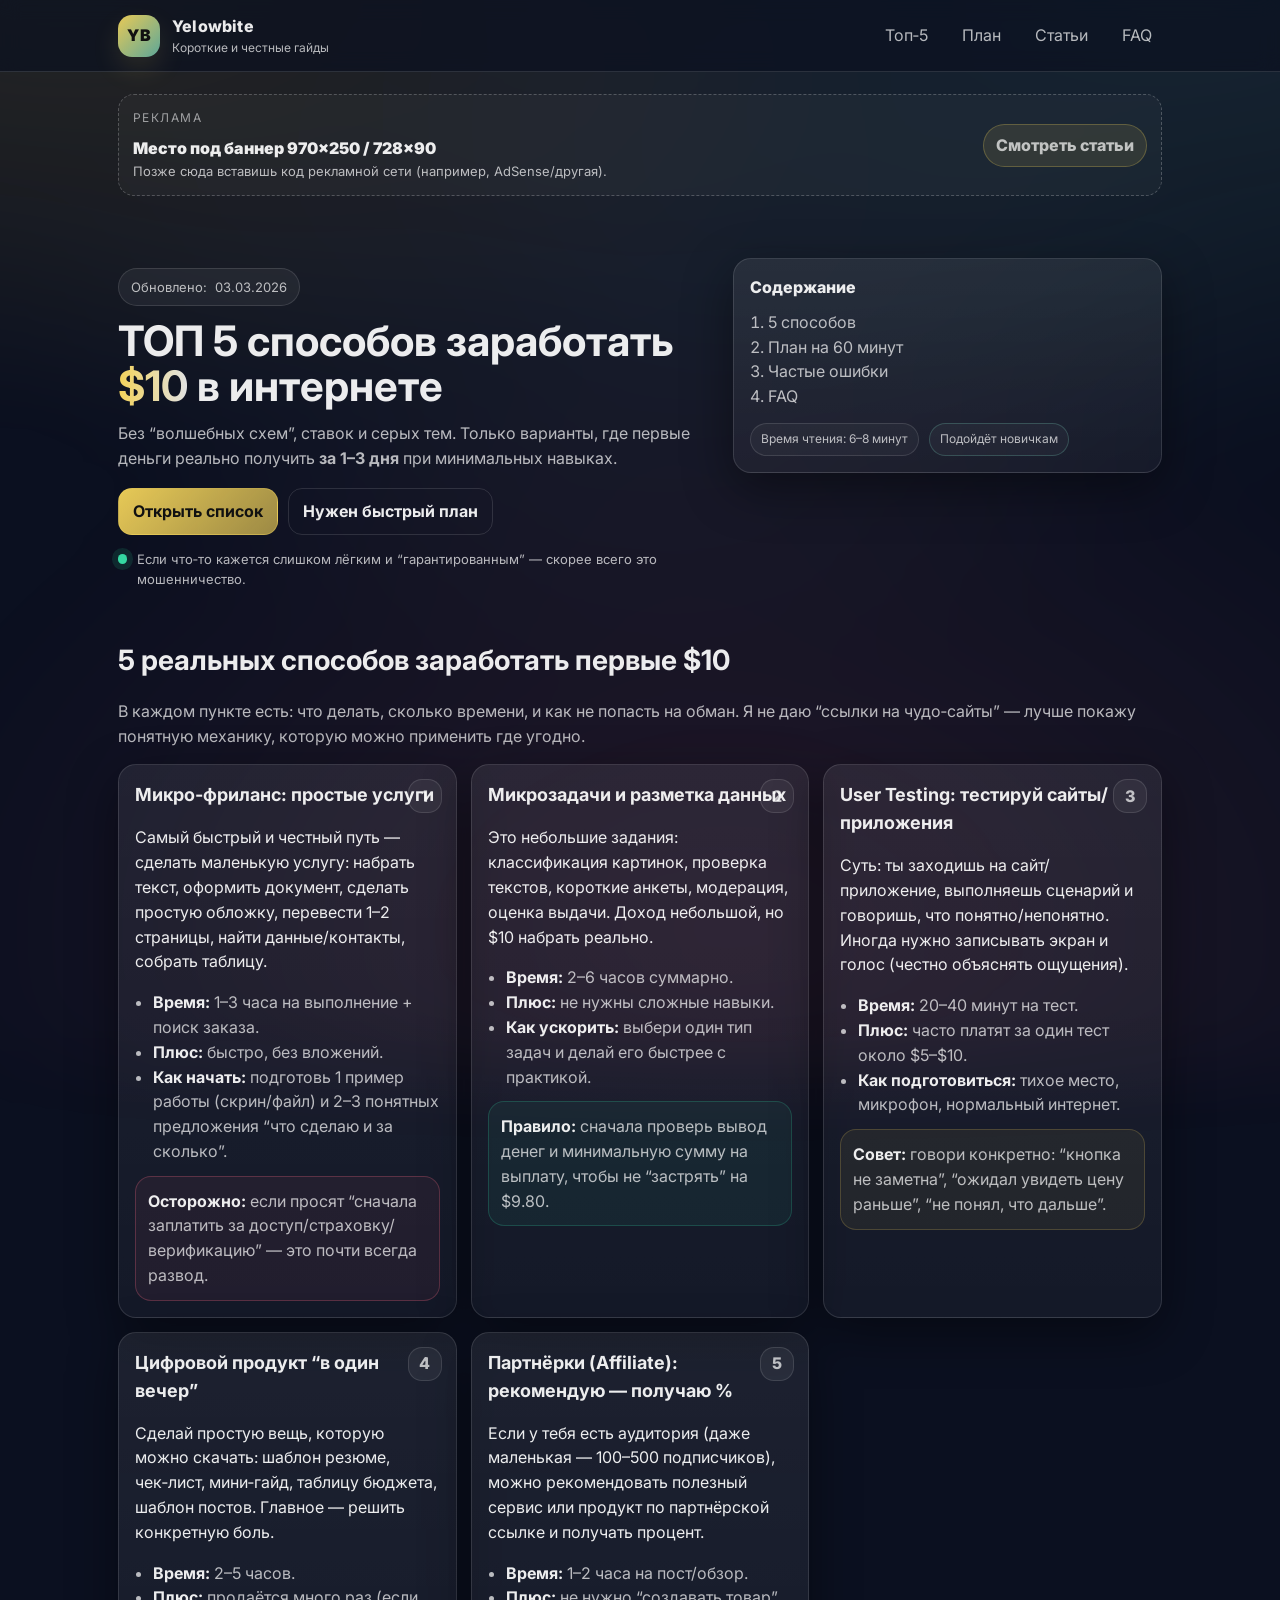
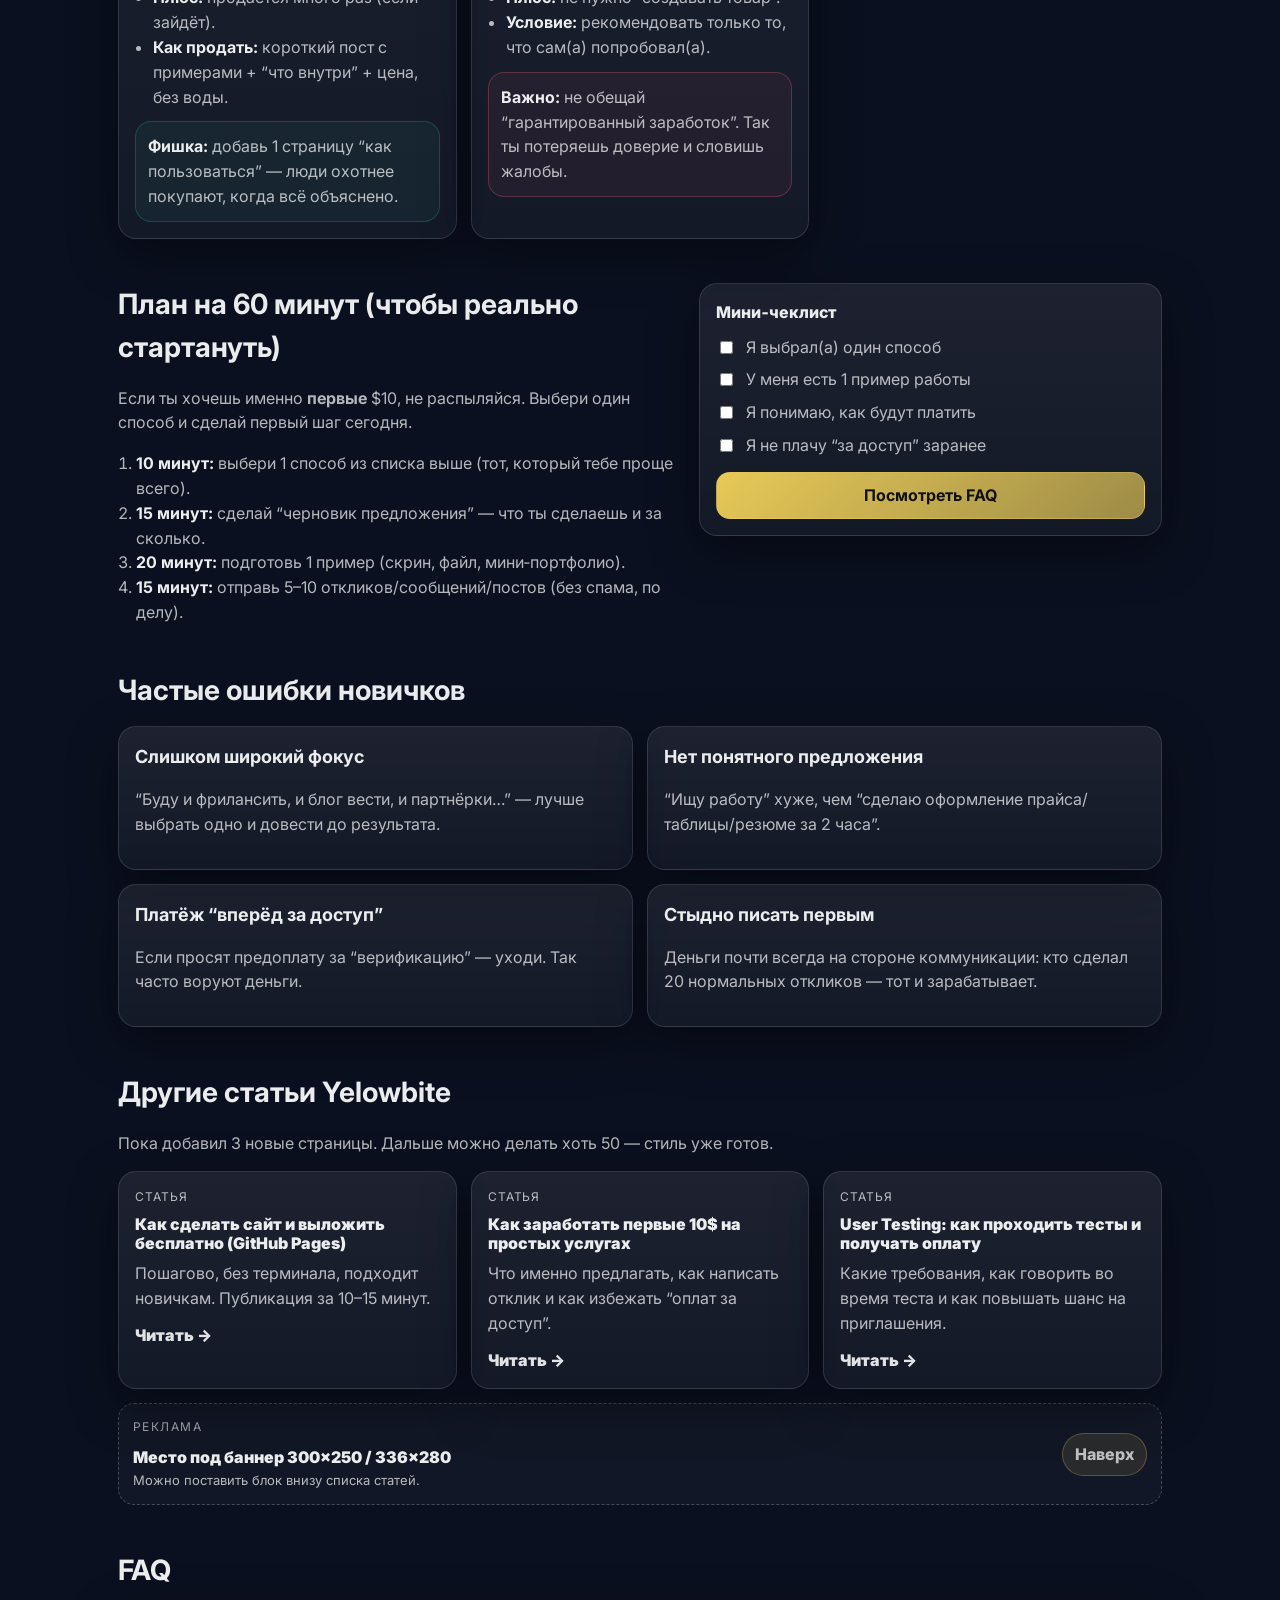
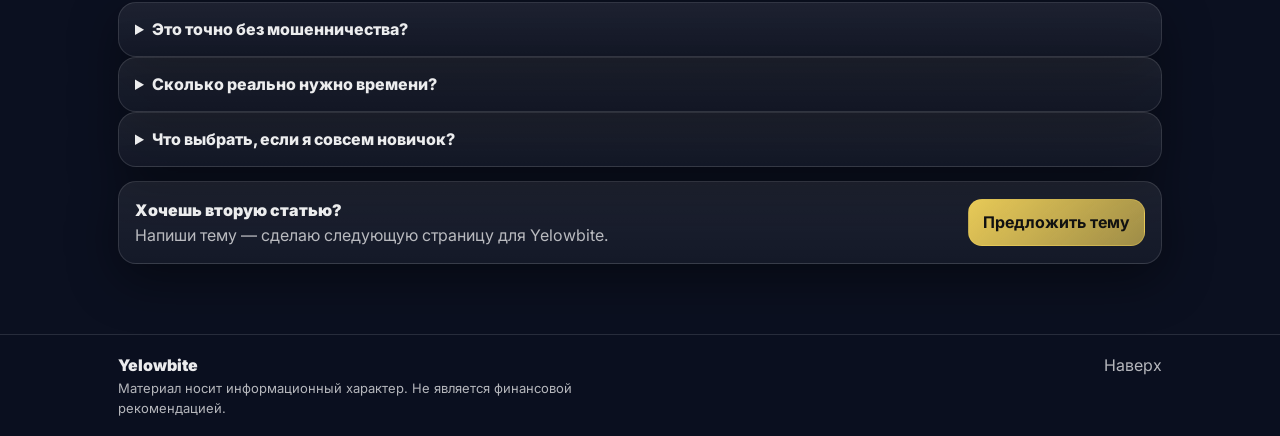
==== yelowbite/index.html @ fe7e8d9d "Add files via upload" ====
<!doctype html>
<html lang="ru">
  <head>
    <meta charset="UTF-8" />
    <meta name="viewport" content="width=device-width, initial-scale=1.0" />
    <title>Yelowbite — ТОП 5 способов заработать $10 в интернете</title>
    <meta
      name="description"
      content="Yelowbite: честная статья на русском — 5 реальных способов заработать первые $10 в интернете без мошенничества."
    />

    <meta property="og:title" content="Yelowbite — ТОП 5 способов заработать $10 в интернете" />
    <meta
      property="og:description"
      content="5 реальных способов заработать первые $10 в интернете: фриланс, микрозадачи, тестирование, цифровые продукты и партнёрки."
    />
    <meta property="og:type" content="article" />

    <link rel="preconnect" href="https://fonts.googleapis.com" />
    <link rel="preconnect" href="https://fonts.gstatic.com" crossorigin />
    <link
      href="https://fonts.googleapis.com/css2?family=Inter:wght@400;500;600;700;800&display=swap"
      rel="stylesheet"
    />
    <link rel="stylesheet" href="./styles.css" />
  </head>

  <body>
    <a class="skip" href="#content">Перейти к содержимому</a>

    <header class="header">
      <div class="container header__inner">
        <div class="brand" aria-label="Yelowbite">
          <div class="brand__mark" aria-hidden="true">YB</div>
          <div class="brand__text">
            <div class="brand__name">Yelowbite</div>
            <div class="brand__tag">Короткие и честные гайды</div>
          </div>
        </div>
        <nav class="nav" aria-label="Навигация">
          <a class="nav__link" href="#top5">Топ‑5</a>
          <a class="nav__link" href="#plan">План</a>
          <a class="nav__link" href="#more">Статьи</a>
          <a class="nav__link" href="#faq">FAQ</a>
        </nav>
      </div>
    </header>

    <main id="content" class="main">
      <section class="container section" aria-label="Реклама">
        <div class="ad ad--banner">
          <div>
            <div class="ad__label">Реклама</div>
            <div class="ad__title">Место под баннер 970×250 / 728×90</div>
            <div class="ad__meta">Позже сюда вставишь код рекламной сети (например, AdSense/другая).</div>
          </div>
          <a class="ad__cta" href="#more">Смотреть статьи</a>
        </div>
      </section>

      <section class="hero">
        <div class="container hero__inner">
          <div class="hero__copy">
            <p class="pill">Обновлено: <time datetime="2026-03-03">03.03.2026</time></p>
            <h1 class="h1">ТОП 5 способов заработать <span class="accent">$10</span> в интернете</h1>
            <p class="lead">
              Без “волшебных схем”, ставок и серых тем. Только варианты, где первые деньги реально получить
              <b>за 1–3 дня</b> при минимальных навыках.
            </p>
            <div class="hero__cta">
              <a class="btn btn--primary" href="#top5">Открыть список</a>
              <a class="btn btn--ghost" href="#plan">Нужен быстрый план</a>
            </div>
            <div class="hero__note">
              <span class="dot dot--ok" aria-hidden="true"></span>
              <span>Если что‑то кажется слишком лёгким и “гарантированным” — скорее всего это мошенничество.</span>
            </div>
          </div>

          <aside class="card toc" aria-label="Содержание">
            <div class="toc__title">Содержание</div>
            <ol class="toc__list">
              <li><a href="#top5">5 способов</a></li>
              <li><a href="#plan">План на 60 минут</a></li>
              <li><a href="#mistakes">Частые ошибки</a></li>
              <li><a href="#faq">FAQ</a></li>
            </ol>
            <div class="toc__footer">
              <div class="badge">Время чтения: 6–8 минут</div>
              <div class="badge badge--alt">Подойдёт новичкам</div>
            </div>
          </aside>
        </div>
      </section>

      <section class="container section" id="top5">
        <h2 class="h2">5 реальных способов заработать первые $10</h2>
        <p class="muted">
          В каждом пункте есть: что делать, сколько времени, и как не попасть на обман. Я не даю “ссылки на чудо‑сайты”
          — лучше покажу понятную механику, которую можно применить где угодно.
        </p>

        <div class="grid">
          <article class="card item" id="m1">
            <div class="item__num">1</div>
            <h3 class="h3">Микро‑фриланс: простые услуги</h3>
            <p>
              Самый быстрый и честный путь — сделать маленькую услугу: набрать текст, оформить документ, сделать простую
              обложку, перевести 1–2 страницы, найти данные/контакты, собрать таблицу.
            </p>
            <ul class="list">
              <li><b>Время:</b> 1–3 часа на выполнение + поиск заказа.</li>
              <li><b>Плюс:</b> быстро, без вложений.</li>
              <li><b>Как начать:</b> подготовь 1 пример работы (скрин/файл) и 2–3 понятных предложения “что сделаю и за сколько”.</li>
            </ul>
            <div class="callout callout--warn">
              <b>Осторожно:</b> если просят “сначала заплатить за доступ/страховку/верификацию” — это почти всегда развод.
            </div>
          </article>

          <article class="card item" id="m2">
            <div class="item__num">2</div>
            <h3 class="h3">Микрозадачи и разметка данных</h3>
            <p>
              Это небольшие задания: классификация картинок, проверка текстов, короткие анкеты, модерация, оценка выдачи.
              Доход небольшой, но $10 набрать реально.
            </p>
            <ul class="list">
              <li><b>Время:</b> 2–6 часов суммарно.</li>
              <li><b>Плюс:</b> не нужны сложные навыки.</li>
              <li><b>Как ускорить:</b> выбери один тип задач и делай его быстрее с практикой.</li>
            </ul>
            <div class="callout callout--ok">
              <b>Правило:</b> сначала проверь вывод денег и минимальную сумму на выплату, чтобы не “застрять” на $9.80.
            </div>
          </article>

          <article class="card item" id="m3">
            <div class="item__num">3</div>
            <h3 class="h3">User Testing: тестируй сайты/приложения</h3>
            <p>
              Суть: ты заходишь на сайт/приложение, выполняешь сценарий и говоришь, что понятно/непонятно.
              Иногда нужно записывать экран и голос (честно объяснять ощущения).
            </p>
            <ul class="list">
              <li><b>Время:</b> 20–40 минут на тест.</li>
              <li><b>Плюс:</b> часто платят за один тест около $5–$10.</li>
              <li><b>Как подготовиться:</b> тихое место, микрофон, нормальный интернет.</li>
            </ul>
            <div class="callout callout--info">
              <b>Совет:</b> говори конкретно: “кнопка не заметна”, “ожидал увидеть цену раньше”, “не понял, что дальше”.
            </div>
          </article>

          <article class="card item" id="m4">
            <div class="item__num">4</div>
            <h3 class="h3">Цифровой продукт “в один вечер”</h3>
            <p>
              Сделай простую вещь, которую можно скачать: шаблон резюме, чек‑лист, мини‑гайд, таблицу бюджета,
              шаблон постов. Главное — решить конкретную боль.
            </p>
            <ul class="list">
              <li><b>Время:</b> 2–5 часов.</li>
              <li><b>Плюс:</b> продаётся много раз (если зайдёт).</li>
              <li><b>Как продать:</b> короткий пост с примерами + “что внутри” + цена, без воды.</li>
            </ul>
            <div class="callout callout--ok">
              <b>Фишка:</b> добавь 1 страницу “как пользоваться” — люди охотнее покупают, когда всё объяснено.
            </div>
          </article>

          <article class="card item" id="m5">
            <div class="item__num">5</div>
            <h3 class="h3">Партнёрки (Affiliate): рекомендую — получаю %</h3>
            <p>
              Если у тебя есть аудитория (даже маленькая — 100–500 подписчиков), можно рекомендовать полезный сервис
              или продукт по партнёрской ссылке и получать процент.
            </p>
            <ul class="list">
              <li><b>Время:</b> 1–2 часа на пост/обзор.</li>
              <li><b>Плюс:</b> не нужно “создавать товар”.</li>
              <li><b>Условие:</b> рекомендовать только то, что сам(а) попробовал(а).</li>
            </ul>
            <div class="callout callout--warn">
              <b>Важно:</b> не обещай “гарантированный заработок”. Так ты потеряешь доверие и словишь жалобы.
            </div>
          </article>
        </div>
      </section>

      <section class="container section" id="plan">
        <div class="split">
          <div>
            <h2 class="h2">План на 60 минут (чтобы реально стартануть)</h2>
            <p class="muted">
              Если ты хочешь именно <b>первые</b> $10, не распыляйся. Выбери один способ и сделай первый шаг сегодня.
            </p>
            <ol class="steps">
              <li><b>10 минут:</b> выбери 1 способ из списка выше (тот, который тебе проще всего).</li>
              <li><b>15 минут:</b> сделай “черновик предложения” — что ты сделаешь и за сколько.</li>
              <li><b>20 минут:</b> подготовь 1 пример (скрин, файл, мини‑портфолио).</li>
              <li><b>15 минут:</b> отправь 5–10 откликов/сообщений/постов (без спама, по делу).</li>
            </ol>
          </div>
          <div class="card checklist" aria-label="Чеклист">
            <div class="checklist__title">Мини‑чеклист</div>
            <label class="check"><input type="checkbox" /> <span>Я выбрал(а) один способ</span></label>
            <label class="check"><input type="checkbox" /> <span>У меня есть 1 пример работы</span></label>
            <label class="check"><input type="checkbox" /> <span>Я понимаю, как будут платить</span></label>
            <label class="check"><input type="checkbox" /> <span>Я не плачу “за доступ” заранее</span></label>
            <div class="checklist__footer">
              <a class="btn btn--primary btn--full" href="#faq">Посмотреть FAQ</a>
            </div>
          </div>
        </div>
      </section>

      <section class="container section" id="mistakes">
        <h2 class="h2">Частые ошибки новичков</h2>
        <div class="grid grid--2">
          <div class="card">
            <h3 class="h3">Слишком широкий фокус</h3>
            <p class="muted">“Буду и фрилансить, и блог вести, и партнёрки…” — лучше выбрать одно и довести до результата.</p>
          </div>
          <div class="card">
            <h3 class="h3">Нет понятного предложения</h3>
            <p class="muted">“Ищу работу” хуже, чем “сделаю оформление прайса/таблицы/резюме за 2 часа”.</p>
          </div>
          <div class="card">
            <h3 class="h3">Платёж “вперёд за доступ”</h3>
            <p class="muted">Если просят предоплату за “верификацию” — уходи. Так часто воруют деньги.</p>
          </div>
          <div class="card">
            <h3 class="h3">Стыдно писать первым</h3>
            <p class="muted">Деньги почти всегда на стороне коммуникации: кто сделал 20 нормальных откликов — тот и зарабатывает.</p>
          </div>
        </div>
      </section>

      <section class="container section" id="more">
        <h2 class="h2">Другие статьи Yelowbite</h2>
        <p class="muted">Пока добавил 3 новые страницы. Дальше можно делать хоть 50 — стиль уже готов.</p>

        <div class="posts" role="list">
          <article class="card post-card" role="listitem">
            <div class="post-card__kicker">Статья</div>
            <div class="post-card__title">Как сделать сайт и выложить бесплатно (GitHub Pages)</div>
            <p class="post-card__desc">Пошагово, без терминала, подходит новичкам. Публикация за 10–15 минут.</p>
            <a class="post-card__link" href="./post-github-pages.html">Читать →</a>
          </article>

          <article class="card post-card" role="listitem">
            <div class="post-card__kicker">Статья</div>
            <div class="post-card__title">Как заработать первые 10$ на простых услугах</div>
            <p class="post-card__desc">Что именно предлагать, как написать отклик и как избежать “оплат за доступ”.</p>
            <a class="post-card__link" href="./post-microfreelance.html">Читать →</a>
          </article>

          <article class="card post-card" role="listitem">
            <div class="post-card__kicker">Статья</div>
            <div class="post-card__title">User Testing: как проходить тесты и получать оплату</div>
            <p class="post-card__desc">Какие требования, как говорить во время теста и как повышать шанс на приглашения.</p>
            <a class="post-card__link" href="./post-user-testing.html">Читать →</a>
          </article>
        </div>

        <div class="ad ad--banner" style="margin-top: 14px">
          <div>
            <div class="ad__label">Реклама</div>
            <div class="ad__title">Место под баннер 300×250 / 336×280</div>
            <div class="ad__meta">Можно поставить блок внизу списка статей.</div>
          </div>
          <a class="ad__cta" href="#content">Наверх</a>
        </div>
      </section>

      <section class="container section" id="faq">
        <h2 class="h2">FAQ</h2>
        <div class="accordion">
          <details class="card">
            <summary>Это точно без мошенничества?</summary>
            <p class="muted">
              Гарантий нет нигде, но здесь нет “вложи деньги — получи больше”. Вся логика — заработать через полезное действие:
              услуга, тестирование, продукт, рекомендация.
            </p>
          </details>
          <details class="card">
            <summary>Сколько реально нужно времени?</summary>
            <p class="muted">
              Часто первые $10 — это 1–2 вечера. Потом становится проще, потому что появляется опыт, отзывы и уверенность.
            </p>
          </details>
          <details class="card">
            <summary>Что выбрать, если я совсем новичок?</summary>
            <p class="muted">
              Обычно: микро‑фриланс (простые услуги) или user testing. Там быстро виден результат, и не нужны сложные навыки.
            </p>
          </details>
        </div>

        <div class="cta card">
          <div>
            <div class="cta__title">Хочешь вторую статью?</div>
            <div class="muted">Напиши тему — сделаю следующую страницу для Yelowbite.</div>
          </div>
          <a class="btn btn--primary" href="mailto:hello@yelowbite.example?subject=Yelowbite%20—%20тема%20для%20статьи">
            Предложить тему
          </a>
        </div>
      </section>
    </main>

    <footer class="footer">
      <div class="container footer__inner">
        <div class="footer__left">
          <div class="footer__brand">Yelowbite</div>
          <div class="footer__muted">
            Материал носит информационный характер. Не является финансовой рекомендацией.
          </div>
        </div>
        <div class="footer__right">
          <a class="footer__link" href="#content">Наверх</a>
        </div>
      </div>
    </footer>
  </body>
</html>
---- yelowbite/styles.css ----
:root{
  --bg: #0b1020;
  --surface: rgba(255,255,255,.055);
  --surface2: rgba(255,255,255,.075);
  --text: rgba(255,255,255,.92);
  --muted: rgba(255,255,255,.70);
  --border: rgba(255,255,255,.12);
  --shadow: 0 16px 50px rgba(0,0,0,.42);
  --accent: #f3d35a;   /* мягкий жёлтый */
  --accent2: #7fe6cc;  /* мягкая мята */
  --danger: #ff6b85;
  --ok: #35d7a2;

  --radius: 18px;
  --max: 1080px;
}

*{box-sizing:border-box}
html,body{height:100%}
body{
  margin:0;
  font-family: Inter, system-ui, -apple-system, Segoe UI, Roboto, Arial, sans-serif;
  color: var(--text);
  background: var(--bg);
  line-height: 1.55;
}

/* Мягкие “пятна” фона — сглажены через blur */
body::before{
  content:"";
  position: fixed;
  inset: -20%;
  pointer-events: none;
  z-index: -1;
  background:
    radial-gradient(1200px 700px at 18% 10%, rgba(243,211,90,.14), transparent 70%),
    radial-gradient(1200px 700px at 80% 12%, rgba(127,230,204,.12), transparent 72%),
    radial-gradient(1200px 800px at 55% 88%, rgba(255,107,133,.10), transparent 76%),
    radial-gradient(900px 520px at 50% 40%, rgba(255,255,255,.05), transparent 70%);
  filter: blur(44px) saturate(1.06);
  opacity: .95;
  transform: translateZ(0);
}

a{color:inherit; text-decoration:none}
a:hover{text-decoration:underline}

.container{max-width:var(--max); margin:0 auto; padding:0 18px}

.skip{
  position:absolute; left:-9999px; top:12px;
  background: #000; color:#fff; padding:10px 12px; border-radius:10px;
}
.skip:focus{left:12px; z-index:9999}

.header{
  position:sticky; top:0; z-index:20;
  backdrop-filter: blur(10px);
  background: rgba(11,16,32,.70);
  border-bottom: 1px solid var(--border);
}
.header__inner{
  display:flex; gap:16px; align-items:center; justify-content:space-between;
  padding:14px 18px;
}
.brand{display:flex; gap:12px; align-items:center}
.brand__mark{
  width:42px; height:42px; border-radius:14px;
  display:grid; place-items:center;
  background: linear-gradient(135deg, rgba(243,211,90,.95), rgba(127,230,204,.70));
  color:#111; font-weight:900; letter-spacing:.5px;
  box-shadow: 0 12px 28px rgba(243,211,90,.12);
}
.brand__name{font-weight:800; letter-spacing:.2px}
.brand__tag{font-size:12px; color:var(--muted)}

.nav{display:flex; gap:14px; align-items:center}
.nav__link{
  padding:8px 10px; border-radius:12px;
  background: transparent;
  color: var(--muted);
}
.nav__link:hover{
  background: rgba(255,255,255,.06);
  color: var(--text);
  text-decoration:none;
}

.main{padding-bottom:48px}

.hero{padding:40px 0 18px}
.hero__inner{display:grid; grid-template-columns: 1.25fr .9fr; gap:18px; align-items:start}
.hero__copy{padding:10px 0}

.pill{
  display:inline-flex; align-items:center; gap:8px;
  padding:8px 12px;
  border: 1px solid var(--border);
  background: var(--surface);
  border-radius: 999px;
  color: var(--muted);
  font-size: 13px;
  margin:0 0 12px;
}

.h1{font-size:42px; line-height:1.08; margin:0 0 12px}
.h2{font-size:28px; margin:0 0 10px}
.h3{font-size:18px; margin:0 0 8px}
.lead{font-size:16px; color: var(--muted); margin:0 0 18px}
.muted{color:var(--muted)}
.accent{
  background: linear-gradient(90deg, var(--accent), rgba(255,255,255,.88));
  -webkit-background-clip:text; background-clip:text;
  color: transparent;
}

.hero__cta{display:flex; gap:10px; flex-wrap:wrap; margin:0 0 14px}
.btn{
  display:inline-flex; align-items:center; justify-content:center; gap:10px;
  padding:10px 14px;
  border-radius: 14px;
  border: 1px solid var(--border);
  background: var(--surface);
  color: var(--text);
  font-weight: 700;
}
.btn:hover{background: rgba(255,255,255,.10); text-decoration:none}
.btn--primary{
  border-color: rgba(243,211,90,.32);
  background: linear-gradient(135deg, rgba(243,211,90,.95), rgba(243,211,90,.62));
  color:#111;
}
.btn--primary:hover{filter:brightness(1.05)}
.btn--ghost{background: transparent}
.btn--full{width:100%}

.hero__note{
  display:flex; gap:10px; align-items:flex-start;
  color: var(--muted);
  font-size: 13px;
}
.dot{width:10px; height:10px; border-radius:99px; margin-top:5px}
.dot--ok{background: var(--ok); box-shadow: 0 0 0 6px rgba(46,229,157,.12)}

.card{
  border: 1px solid var(--border);
  background: linear-gradient(180deg, var(--surface2), rgba(255,255,255,.04));
  border-radius: var(--radius);
  box-shadow: var(--shadow);
  padding:16px;
}

/* Рекламные блоки (заглушки). Заменишь содержимое на код рекламной сети. */
.ad{
  border: 1px dashed rgba(255,255,255,.22);
  background: rgba(255,255,255,.03);
  border-radius: 16px;
  padding: 14px;
  color: var(--muted);
}
.ad__label{
  font-size: 12px;
  letter-spacing: .12em;
  text-transform: uppercase;
  margin-bottom: 8px;
  opacity: .8;
}
.ad--banner{
  display:flex;
  align-items:center;
  justify-content:space-between;
  gap: 12px;
  min-height: 92px;
}
.ad__title{font-weight:900; color: var(--text)}
.ad__meta{font-size:13px; color: var(--muted)}
.ad__cta{
  white-space: nowrap;
  border: 1px solid rgba(243,211,90,.25);
  background: rgba(243,211,90,.10);
  padding: 8px 12px;
  border-radius: 999px;
  font-weight: 800;
}
.ad__cta:hover{background: rgba(243,211,90,.16); text-decoration:none}

/* Сетка “другие статьи” */
.posts{display:grid; grid-template-columns: repeat(3, 1fr); gap:14px; margin-top:14px}
.post-card{padding:16px}
.post-card__kicker{font-size:12px; color: var(--muted); letter-spacing:.08em; text-transform:uppercase}
.post-card__title{font-weight:900; margin:8px 0 8px; line-height:1.2}
.post-card__desc{color: var(--muted); margin:0}
.post-card__link{display:inline-flex; gap:10px; align-items:center; margin-top:12px; font-weight:900; color: rgba(255,255,255,.88)}
.post-card__link:hover{color: var(--text); text-decoration:none}

.toc__title{font-weight:800; margin-bottom:10px}
.toc__list{margin:0; padding-left:18px; color:var(--muted)}
.toc__list a{color:var(--muted)}
.toc__list a:hover{color:var(--text)}
.toc__footer{display:flex; gap:10px; flex-wrap:wrap; margin-top:14px}
.badge{
  font-size:12px;
  color: var(--muted);
  border: 1px solid var(--border);
  background: rgba(255,255,255,.035);
  padding:6px 10px;
  border-radius: 999px;
}
.badge--alt{border-color: rgba(127,230,204,.22)}

.section{padding:22px 18px}
.grid{display:grid; grid-template-columns: repeat(3, 1fr); gap:14px; margin-top:14px}
.grid--2{grid-template-columns: repeat(2, 1fr)}

.item{position:relative; overflow:hidden}
.item__num{
  position:absolute; top:14px; right:14px;
  width:34px; height:34px; border-radius: 14px;
  display:grid; place-items:center;
  background: rgba(255,255,255,.055);
  border: 1px solid var(--border);
  color: var(--muted);
  font-weight: 800;
}

.list{margin:12px 0 0; padding-left:18px; color: var(--muted)}
.list b{color: var(--text)}

.callout{
  margin-top:12px;
  padding:12px;
  border-radius: 16px;
  border: 1px solid var(--border);
  background: rgba(255,255,255,.04);
  color: var(--muted);
}
.callout b{color: var(--text)}
.callout--warn{border-color: rgba(255,107,133,.26); background: rgba(255,107,133,.06)}
.callout--ok{border-color: rgba(53,215,162,.22); background: rgba(53,215,162,.06)}
.callout--info{border-color: rgba(243,211,90,.20); background: rgba(243,211,90,.06)}

.split{display:grid; grid-template-columns: 1.1fr .9fr; gap:14px; align-items:start}

.steps{margin:12px 0 0; padding-left:18px; color: var(--muted)}
.steps b{color: var(--text)}

.checklist__title{font-weight:800; margin-bottom:10px}
.check{display:flex; gap:10px; align-items:center; margin:8px 0; color:var(--muted)}
.check input{accent-color: var(--accent)}
.check span{user-select:none}
.checklist__footer{margin-top:14px}

.accordion details{padding:14px 16px}
.accordion summary{cursor:pointer; font-weight:800}
.accordion summary::-webkit-details-marker{display:none}
.accordion p{margin:10px 0 0}

.cta{
  margin-top:14px;
  display:flex;
  gap:14px;
  align-items:center;
  justify-content:space-between;
}
.cta__title{font-weight:900}

.footer{
  border-top:1px solid var(--border);
  background: rgba(11,16,32,.60);
}
.footer__inner{
  display:flex;
  align-items:flex-start;
  justify-content:space-between;
  gap:14px;
  padding:18px;
}
.footer__brand{font-weight:900}
.footer__muted{color:var(--muted); font-size:13px; max-width:560px}
.footer__link{color:var(--muted)}
.footer__link:hover{color:var(--text); text-decoration:none}

@media (max-width: 980px){
  .hero__inner{grid-template-columns:1fr}
  .grid{grid-template-columns:1fr}
  .grid--2{grid-template-columns:1fr}
  .split{grid-template-columns:1fr}
  .h1{font-size:34px}
  .nav{display:none}
  .posts{grid-template-columns:1fr}
}
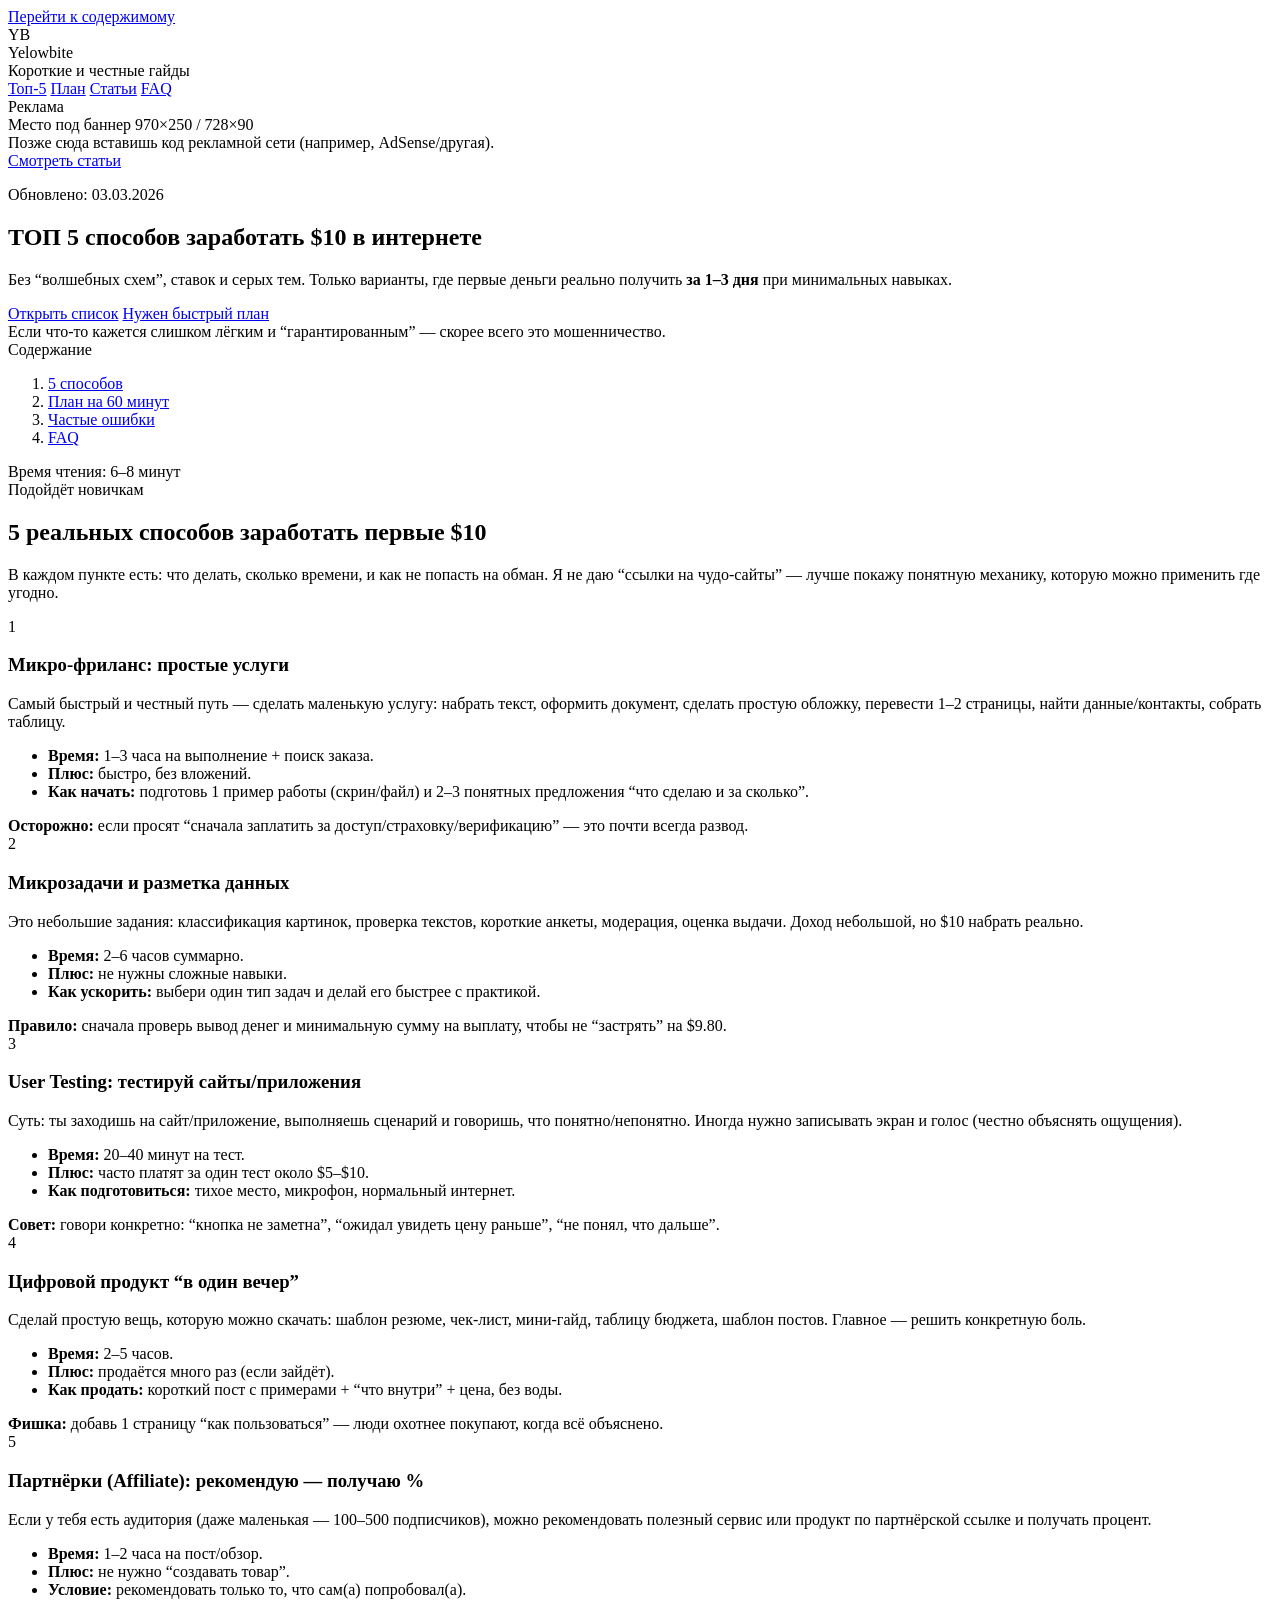
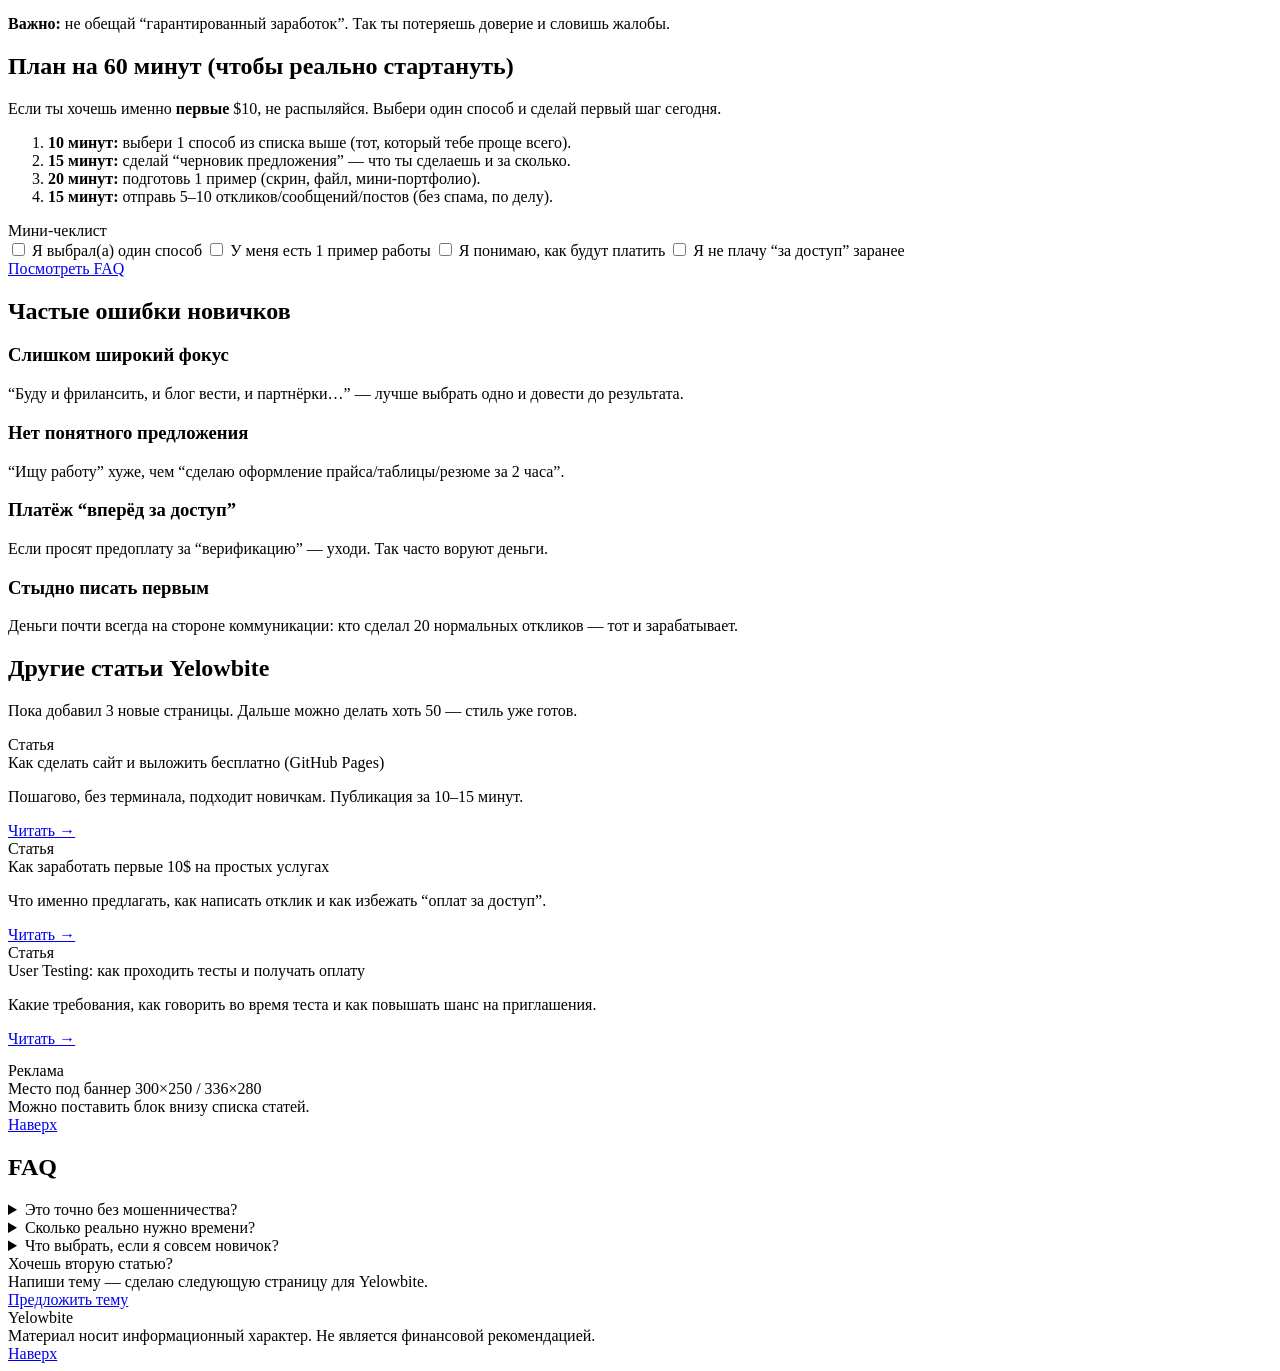
==== commit 70e012e5: "Add files via upload" ====
--- a/yelowbite/index.html
+++ b/yelowbite/index.html
@@ -22,7 +22,7 @@
       href="https://fonts.googleapis.com/css2?family=Inter:wght@400;500;600;700;800&display=swap"
       rel="stylesheet"
     />
-    <link rel="stylesheet" href="./styles.css" />
+    <link rel="stylesheet" href="./yelowbite/yelowbite/styles.css" />
   </head>
 
   <body>
